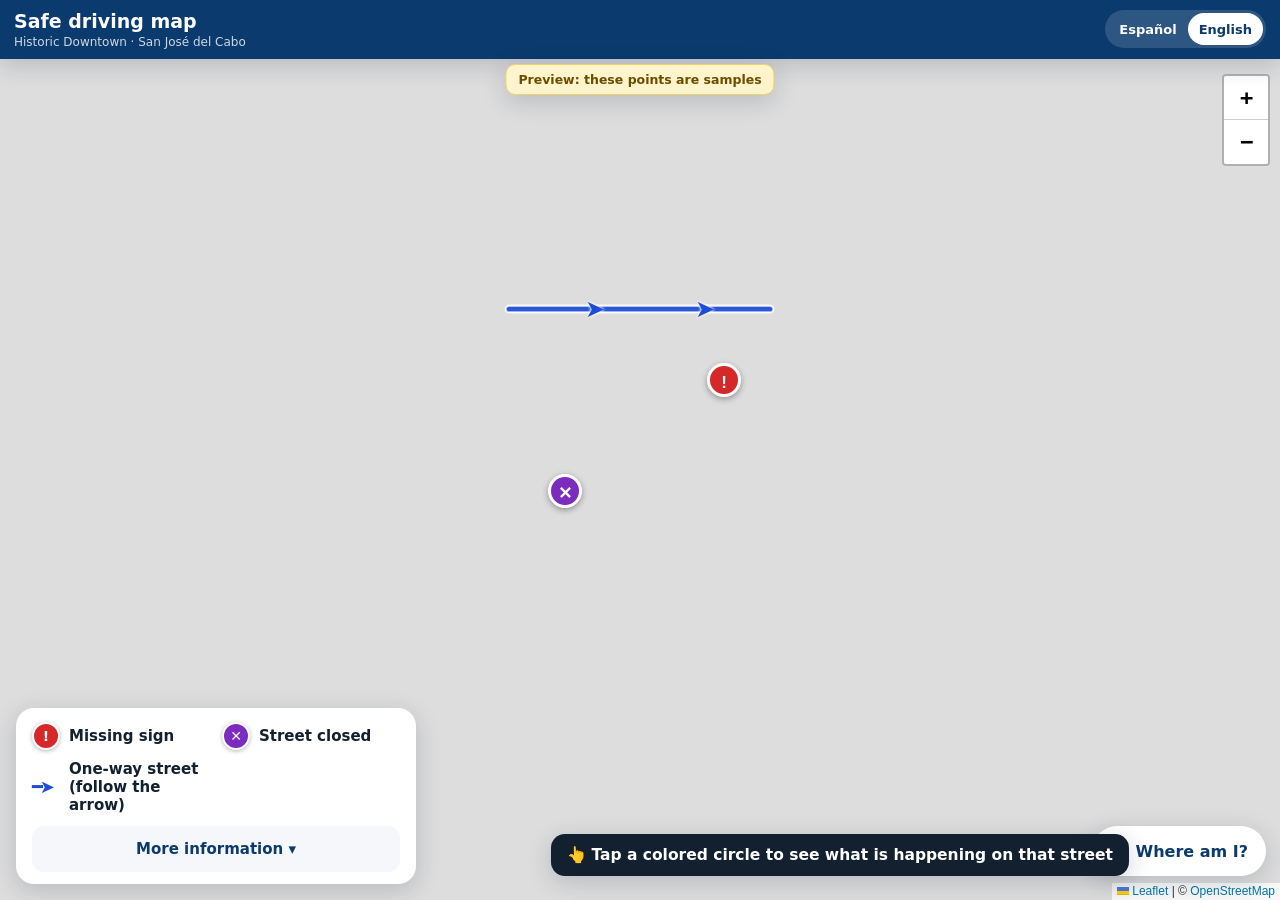
==== index.html @ 7bc1fcad "Add files via upload" ====
<!doctype html>
<html lang="es">
<head>
<meta charset="utf-8">
<meta name="viewport" content="width=device-width, initial-scale=1, viewport-fit=cover">
<title>Circulación segura · San José del Cabo</title>
<meta name="description" content="Mapa bilingüe de circulación segura del Centro Histórico de San José del Cabo / Bilingual safe-driving map of downtown San José del Cabo.">
<meta name="theme-color" content="#0b3a6e">
<link rel="stylesheet" href="lib/leaflet.css">
<link rel="stylesheet" href="estilos.css">
</head>
<body>

<header class="barra">
  <div class="titulo">
    <h1 data-t="titulo">Circulación segura</h1>
    <p data-t="subtitulo">Centro Histórico · San José del Cabo</p>
  </div>
  <div class="idioma" role="group" aria-label="Idioma / Language">
    <button type="button" data-lang="es">Español</button>
    <button type="button" data-lang="en">English</button>
  </div>
</header>

<div id="mapa" aria-label="Mapa"></div>
<div class="aviso-ejemplo" id="avisoEjemplo" hidden data-t="aviso"></div>

<div class="pista" id="pista" data-t="pista">👆 Toca un círculo de color para ver qué pasa en esa calle</div>

<button class="yo-btn" id="btnYo" type="button"><span aria-hidden="true">📍</span> <span data-t="dondeEstoy">¿Dónde estoy?</span></button>

<section class="panel" id="panel">
  <div class="leyenda" id="leyenda"></div>
  <button type="button" class="mas" id="btnMas" data-t="mas">Más información ▾</button>
  <div id="extra" hidden>
    <div class="acciones">
      <a class="btn prim" id="btnEncuesta" target="_blank" rel="noopener" hidden data-t="encuesta">Responder encuesta</a>
      <a class="btn sec" id="btnReporte" target="_blank" rel="noopener" hidden data-t="reporte">Reportar un cierre o señal dañada</a>
    </div>
    <div class="acerca" id="acerca"></div>
  </div>
</section>

<script src="lib/leaflet.js"></script>
<script src="config.js"></script>
<script src="comun.js"></script>
<script src="puntos.js"></script>
<script>
(function () {
  const C = window.CONFIG, DATOS = window.PUNTOS || [];
  const TXT = {
    es: {
      titulo: 'Circulación segura', subtitulo: 'Centro Histórico · San José del Cabo',
      pista: '👆 Toca un círculo de color para ver qué pasa en esa calle',
      dondeEstoy: '¿Dónde estoy?', mas: 'Más información ▾', menos: 'Menos información ▴',
      encuesta: '✍️ Dar mi opinión (1 minuto)', reporte: '📣 Avisar de una calle cerrada o señal dañada',
      aviso: 'Vista previa: estos puntos son de ejemplo',
      acerca: '<strong>¿Para qué sirve?</strong> Para saber, antes de llegar, qué calles están cerradas, hacia dónde se circula y dónde hay que tener más cuidado. Es gratis y no necesitas instalar nada.',
      credito: 'Proyecto de {autor} · {programa}',
      sinUbic: 'No se pudo saber dónde estás. Revisa que tu celular tenga la ubicación (GPS) encendida.',
      aqui: 'Estás aquí', fecha: 'Revisado el', cerrar: 'Cerrar'
    },
    en: {
      titulo: 'Safe driving map', subtitulo: 'Historic Downtown · San José del Cabo',
      pista: '👆 Tap a colored circle to see what is happening on that street',
      dondeEstoy: 'Where am I?', mas: 'More information ▾', menos: 'Less information ▴',
      encuesta: '✍️ Give feedback (1 minute)', reporte: '📣 Report a closed street or damaged sign',
      aviso: 'Preview: these points are samples',
      acerca: '<strong>What is it for?</strong> To know, before you get there, which streets are closed, which way traffic goes and where to be extra careful. It is free and you don’t need to install anything.',
      credito: 'Project by {autor} · {programa}',
      sinUbic: 'We could not find your location. Please check that location (GPS) is turned on.',
      aqui: 'You are here', fecha: 'Checked on', cerrar: 'Close'
    }
  };

  let lang = new URLSearchParams(location.search).get('lang');
  try { lang = lang || localStorage.getItem('lang'); } catch (e) {}
  if (lang !== 'es' && lang !== 'en') lang = (navigator.language || 'es').toLowerCase().startsWith('es') ? 'es' : 'en';

  const mapa = L.map('mapa', { zoomControl: false }).setView(C.centro, C.zoom);
  L.control.zoom({ position: 'topright' }).addTo(mapa);
  capaBase(mapa);
  const capa = L.layerGroup().addTo(mapa);

  function popupHTML(p) {
    const t = TIPOS[p.tipo], d = (p[lang] && p[lang].titulo) ? p[lang] : (p.es || {});
    let h = '<div class="pop"><div class="etq" style="background:' + t.color + '">' + t.glifo + ' ' + escapar(t[lang]) + '</div>';
    if (p.prioridad && PRIORIDADES[p.prioridad]) h += '<div class="prio prio-' + p.prioridad + '">' + PRIORIDADES[p.prioridad][lang] + '</div>';
    if (d.titulo) h += '<h3>' + escapar(d.titulo) + '</h3>';
    if (d.descripcion) h += '<p>' + escapar(d.descripcion) + '</p>';
    if (p.foto) h += '<img src="' + escapar(p.foto) + '" alt="" loading="lazy" onerror="this.remove()">';
    if (p.fecha) h += '<div class="fecha">' + TXT[lang].fecha + ' ' + escapar(p.fecha) + '</div>';
    return h + '</div>';
  }

  function dibujar() {
    capa.clearLayers();
    DATOS.forEach(function (p) {
      if (!TIPOS[p.tipo]) return;
      let c;
      if (TIPOS[p.tipo].linea && Array.isArray(p.coords) && p.coords.length > 1) c = lineaConFlechas(p.coords, p.tipo);
      else if (typeof p.lat === 'number') c = L.marker([p.lat, p.lng], { icon: iconoTipo(p.tipo, true) });
      else return;
      c.bindPopup(popupHTML(p), { maxWidth: 300 });
      c.on('click', ocultarPista);
      c.addTo(capa);
    });
  }

  // Leyenda: solo los tipos que aparecen en el mapa, sin botones
  function pintarLeyenda() {
    const usados = Object.keys(TIPOS).filter(function (k) { return DATOS.some(function (p) { return p.tipo === k; }); });
    document.getElementById('leyenda').innerHTML = usados.map(function (k) {
      const t = TIPOS[k];
      const muestra = t.linea
        ? '<span class="lin" style="color:' + t.color + '">━➤</span>'
        : '<span class="dot" style="background:' + t.color + '">' + t.glifo + '</span>';
      return '<div class="item">' + muestra + '<span>' + t[lang] + '</span></div>';
    }).join('');
  }

  function aplicarIdioma(l) {
    lang = l;
    try { localStorage.setItem('lang', l); } catch (e) {}
    document.documentElement.lang = l;
    document.querySelectorAll('[data-lang]').forEach(function (b) { b.classList.toggle('on', b.dataset.lang === l); });
    document.querySelectorAll('[data-t]').forEach(function (el) { if (TXT[l][el.dataset.t]) el.textContent = TXT[l][el.dataset.t]; });
    document.getElementById('btnMas').textContent = extra.hidden ? TXT[l].mas : TXT[l].menos;
    document.getElementById('acerca').innerHTML = TXT[l].acerca + '<br><br>' +
      escapar(TXT[l].credito.replace('{autor}', C.autor).replace('{programa}', C.programa)) + '<br>#SOYVOLUNTARIOCEFODEH';
    document.title = TXT[l].titulo + ' · San José del Cabo';
    mapa.closePopup();
    pintarLeyenda();
    dibujar();
    ajustarPanel();
  }

  function ajustarPanel() {
    const h = window.innerWidth >= 760 ? 0 : document.getElementById('panel').offsetHeight;
    document.documentElement.style.setProperty('--alto-panel', h + 'px');
  }
  window.addEventListener('resize', ajustarPanel);

  const extra = document.getElementById('extra');
  document.getElementById('btnMas').onclick = function () {
    extra.hidden = !extra.hidden;
    this.textContent = extra.hidden ? TXT[lang].mas : TXT[lang].menos;
    ajustarPanel();
  };

  const pista = document.getElementById('pista');
  function ocultarPista() { pista.classList.add('fuera'); }
  setTimeout(ocultarPista, 9000);

  if (C.encuestaUrl) { const e = document.getElementById('btnEncuesta'); e.href = C.encuestaUrl; e.hidden = false; }
  if (C.reporteUrl) { const r = document.getElementById('btnReporte'); r.href = C.reporteUrl; r.hidden = false; }
  if (DATOS.some(function (p) { return p.ejemplo; })) document.getElementById('avisoEjemplo').hidden = false;

  let yo = null;
  document.getElementById('btnYo').onclick = function () {
    if (!navigator.geolocation) return alert(TXT[lang].sinUbic);
    navigator.geolocation.getCurrentPosition(function (pos) {
      const ll = [pos.coords.latitude, pos.coords.longitude];
      if (yo) mapa.removeLayer(yo);
      yo = L.marker(ll, { icon: L.divIcon({ className: 'yo', html: '<span></span>', iconSize: [18, 18] }) }).addTo(mapa).bindPopup(TXT[lang].aqui).openPopup();
      mapa.setView(ll, 18);
    }, function () { alert(TXT[lang].sinUbic); }, { enableHighAccuracy: true, timeout: 12000 });
  };

  document.querySelectorAll('[data-lang]').forEach(function (b) { b.onclick = function () { aplicarIdioma(b.dataset.lang); }; });

  const todos = [];
  DATOS.forEach(function (p) { if (p.coords) p.coords.forEach(function (c) { todos.push(c); }); else if (typeof p.lat === 'number') todos.push([p.lat, p.lng]); });
  if (todos.length > 1) mapa.fitBounds(todos, { paddingTopLeft: [40, 120], paddingBottomRight: [40, 220], maxZoom: 18 });

  aplicarIdioma(lang);

  if (C.goatcounter) {
    const s = document.createElement('script');
    s.async = true; s.src = 'https://gc.zgo.at/count.js';
    s.dataset.goatcounter = 'https://' + C.goatcounter + '.goatcounter.com/count';
    document.body.appendChild(s);
  }
})();
</script>
</body>
</html>
---- lib/leaflet.css ----
/* required styles */

.leaflet-pane,
.leaflet-tile,
.leaflet-marker-icon,
.leaflet-marker-shadow,
.leaflet-tile-container,
.leaflet-pane > svg,
.leaflet-pane > canvas,
.leaflet-zoom-box,
.leaflet-image-layer,
.leaflet-layer {
	position: absolute;
	left: 0;
	top: 0;
	}
.leaflet-container {
	overflow: hidden;
	}
.leaflet-tile,
.leaflet-marker-icon,
.leaflet-marker-shadow {
	-webkit-user-select: none;
	   -moz-user-select: none;
	        user-select: none;
	  -webkit-user-drag: none;
	}
/* Prevents IE11 from highlighting tiles in blue */
.leaflet-tile::selection {
	background: transparent;
}
/* Safari renders non-retina tile on retina better with this, but Chrome is worse */
.leaflet-safari .leaflet-tile {
	image-rendering: -webkit-optimize-contrast;
	}
/* hack that prevents hw layers "stretching" when loading new tiles */
.leaflet-safari .leaflet-tile-container {
	width: 1600px;
	height: 1600px;
	-webkit-transform-origin: 0 0;
	}
.leaflet-marker-icon,
.leaflet-marker-shadow {
	display: block;
	}
/* .leaflet-container svg: reset svg max-width decleration shipped in Joomla! (joomla.org) 3.x */
/* .leaflet-container img: map is broken in FF if you have max-width: 100% on tiles */
.leaflet-container .leaflet-overlay-pane svg {
	max-width: none !important;
	max-height: none !important;
	}
.leaflet-container .leaflet-marker-pane img,
.leaflet-container .leaflet-shadow-pane img,
.leaflet-container .leaflet-tile-pane img,
.leaflet-container img.leaflet-image-layer,
.leaflet-container .leaflet-tile {
	max-width: none !important;
	max-height: none !important;
	width: auto;
	padding: 0;
	}

.leaflet-container img.leaflet-tile {
	/* See: https://bugs.chromium.org/p/chromium/issues/detail?id=600120 */
	mix-blend-mode: plus-lighter;
}

.leaflet-container.leaflet-touch-zoom {
	-ms-touch-action: pan-x pan-y;
	touch-action: pan-x pan-y;
	}
.leaflet-container.leaflet-touch-drag {
	-ms-touch-action: pinch-zoom;
	/* Fallback for FF which doesn't support pinch-zoom */
	touch-action: none;
	touch-action: pinch-zoom;
}
.leaflet-container.leaflet-touch-drag.leaflet-touch-zoom {
	-ms-touch-action: none;
	touch-action: none;
}
.leaflet-container {
	-webkit-tap-highlight-color: transparent;
}
.leaflet-container a {
	-webkit-tap-highlight-color: rgba(51, 181, 229, 0.4);
}
.leaflet-tile {
	filter: inherit;
	visibility: hidden;
	}
.leaflet-tile-loaded {
	visibility: inherit;
	}
.leaflet-zoom-box {
	width: 0;
	height: 0;
	-moz-box-sizing: border-box;
	     box-sizing: border-box;
	z-index: 800;
	}
/* workaround for https://bugzilla.mozilla.org/show_bug.cgi?id=888319 */
.leaflet-overlay-pane svg {
	-moz-user-select: none;
	}

.leaflet-pane         { z-index: 400; }

.leaflet-tile-pane    { z-index: 200; }
.leaflet-overlay-pane { z-index: 400; }
.leaflet-shadow-pane  { z-index: 500; }
.leaflet-marker-pane  { z-index: 600; }
.leaflet-tooltip-pane   { z-index: 650; }
.leaflet-popup-pane   { z-index: 700; }

.leaflet-map-pane canvas { z-index: 100; }
.leaflet-map-pane svg    { z-index: 200; }

.leaflet-vml-shape {
	width: 1px;
	height: 1px;
	}
.lvml {
	behavior: url(#default#VML);
	display: inline-block;
	position: absolute;
	}


/* control positioning */

.leaflet-control {
	position: relative;
	z-index: 800;
	pointer-events: visiblePainted; /* IE 9-10 doesn't have auto */
	pointer-events: auto;
	}
.leaflet-top,
.leaflet-bottom {
	position: absolute;
	z-index: 1000;
	pointer-events: none;
	}
.leaflet-top {
	top: 0;
	}
.leaflet-right {
	right: 0;
	}
.leaflet-bottom {
	bottom: 0;
	}
.leaflet-left {
	left: 0;
	}
.leaflet-control {
	float: left;
	clear: both;
	}
.leaflet-right .leaflet-control {
	float: right;
	}
.leaflet-top .leaflet-control {
	margin-top: 10px;
	}
.leaflet-bottom .leaflet-control {
	margin-bottom: 10px;
	}
.leaflet-left .leaflet-control {
	margin-left: 10px;
	}
.leaflet-right .leaflet-control {
	margin-right: 10px;
	}


/* zoom and fade animations */

.leaflet-fade-anim .leaflet-popup {
	opacity: 0;
	-webkit-transition: opacity 0.2s linear;
	   -moz-transition: opacity 0.2s linear;
	        transition: opacity 0.2s linear;
	}
.leaflet-fade-anim .leaflet-map-pane .leaflet-popup {
	opacity: 1;
	}
.leaflet-zoom-animated {
	-webkit-transform-origin: 0 0;
	    -ms-transform-origin: 0 0;
	        transform-origin: 0 0;
	}
svg.leaflet-zoom-animated {
	will-change: transform;
}

.leaflet-zoom-anim .leaflet-zoom-animated {
	-webkit-transition: -webkit-transform 0.25s cubic-bezier(0,0,0.25,1);
	   -moz-transition:    -moz-transform 0.25s cubic-bezier(0,0,0.25,1);
	        transition:         transform 0.25s cubic-bezier(0,0,0.25,1);
	}
.leaflet-zoom-anim .leaflet-tile,
.leaflet-pan-anim .leaflet-tile {
	-webkit-transition: none;
	   -moz-transition: none;
	        transition: none;
	}

.leaflet-zoom-anim .leaflet-zoom-hide {
	visibility: hidden;
	}


/* cursors */

.leaflet-interactive {
	cursor: pointer;
	}
.leaflet-grab {
	cursor: -webkit-grab;
	cursor:    -moz-grab;
	cursor:         grab;
	}
.leaflet-crosshair,
.leaflet-crosshair .leaflet-interactive {
	cursor: crosshair;
	}
.leaflet-popup-pane,
.leaflet-control {
	cursor: auto;
	}
.leaflet-dragging .leaflet-grab,
.leaflet-dragging .leaflet-grab .leaflet-interactive,
.leaflet-dragging .leaflet-marker-draggable {
	cursor: move;
	cursor: -webkit-grabbing;
	cursor:    -moz-grabbing;
	cursor:         grabbing;
	}

/* marker & overlays interactivity */
.leaflet-marker-icon,
.leaflet-marker-shadow,
.leaflet-image-layer,
.leaflet-pane > svg path,
.leaflet-tile-container {
	pointer-events: none;
	}

.leaflet-marker-icon.leaflet-interactive,
.leaflet-image-layer.leaflet-interactive,
.leaflet-pane > svg path.leaflet-interactive,
svg.leaflet-image-layer.leaflet-interactive path {
	pointer-events: visiblePainted; /* IE 9-10 doesn't have auto */
	pointer-events: auto;
	}

/* visual tweaks */

.leaflet-container {
	background: #ddd;
	outline-offset: 1px;
	}
.leaflet-container a {
	color: #0078A8;
	}
.leaflet-zoom-box {
	border: 2px dotted #38f;
	background: rgba(255,255,255,0.5);
	}


/* general typography */
.leaflet-container {
	font-family: "Helvetica Neue", Arial, Helvetica, sans-serif;
	font-size: 12px;
	font-size: 0.75rem;
	line-height: 1.5;
	}


/* general toolbar styles */

.leaflet-bar {
	box-shadow: 0 1px 5px rgba(0,0,0,0.65);
	border-radius: 4px;
	}
.leaflet-bar a {
	background-color: #fff;
	border-bottom: 1px solid #ccc;
	width: 26px;
	height: 26px;
	line-height: 26px;
	display: block;
	text-align: center;
	text-decoration: none;
	color: black;
	}
.leaflet-bar a,
.leaflet-control-layers-toggle {
	background-position: 50% 50%;
	background-repeat: no-repeat;
	display: block;
	}
.leaflet-bar a:hover,
.leaflet-bar a:focus {
	background-color: #f4f4f4;
	}
.leaflet-bar a:first-child {
	border-top-left-radius: 4px;
	border-top-right-radius: 4px;
	}
.leaflet-bar a:last-child {
	border-bottom-left-radius: 4px;
	border-bottom-right-radius: 4px;
	border-bottom: none;
	}
.leaflet-bar a.leaflet-disabled {
	cursor: default;
	background-color: #f4f4f4;
	color: #bbb;
	}

.leaflet-touch .leaflet-bar a {
	width: 30px;
	height: 30px;
	line-height: 30px;
	}
.leaflet-touch .leaflet-bar a:first-child {
	border-top-left-radius: 2px;
	border-top-right-radius: 2px;
	}
.leaflet-touch .leaflet-bar a:last-child {
	border-bottom-left-radius: 2px;
	border-bottom-right-radius: 2px;
	}

/* zoom control */

.leaflet-control-zoom-in,
.leaflet-control-zoom-out {
	font: bold 18px 'Lucida Console', Monaco, monospace;
	text-indent: 1px;
	}

.leaflet-touch .leaflet-control-zoom-in, .leaflet-touch .leaflet-control-zoom-out  {
	font-size: 22px;
	}


/* layers control */

.leaflet-control-layers {
	box-shadow: 0 1px 5px rgba(0,0,0,0.4);
	background: #fff;
	border-radius: 5px;
	}
.leaflet-control-layers-toggle {
	background-image: url(images/layers.png);
	width: 36px;
	height: 36px;
	}
.leaflet-retina .leaflet-control-layers-toggle {
	background-image: url(images/layers-2x.png);
	background-size: 26px 26px;
	}
.leaflet-touch .leaflet-control-layers-toggle {
	width: 44px;
	height: 44px;
	}
.leaflet-control-layers .leaflet-control-layers-list,
.leaflet-control-layers-expanded .leaflet-control-layers-toggle {
	display: none;
	}
.leaflet-control-layers-expanded .leaflet-control-layers-list {
	display: block;
	position: relative;
	}
.leaflet-control-layers-expanded {
	padding: 6px 10px 6px 6px;
	color: #333;
	background: #fff;
	}
.leaflet-control-layers-scrollbar {
	overflow-y: scroll;
	overflow-x: hidden;
	padding-right: 5px;
	}
.leaflet-control-layers-selector {
	margin-top: 2px;
	position: relative;
	top: 1px;
	}
.leaflet-control-layers label {
	display: block;
	font-size: 13px;
	font-size: 1.08333em;
	}
.leaflet-control-layers-separator {
	height: 0;
	border-top: 1px solid #ddd;
	margin: 5px -10px 5px -6px;
	}

/* Default icon URLs */
.leaflet-default-icon-path { /* used only in path-guessing heuristic, see L.Icon.Default */
	background-image: url(images/marker-icon.png);
	}


/* attribution and scale controls */

.leaflet-container .leaflet-control-attribution {
	background: #fff;
	background: rgba(255, 255, 255, 0.8);
	margin: 0;
	}
.leaflet-control-attribution,
.leaflet-control-scale-line {
	padding: 0 5px;
	color: #333;
	line-height: 1.4;
	}
.leaflet-control-attribution a {
	text-decoration: none;
	}
.leaflet-control-attribution a:hover,
.leaflet-control-attribution a:focus {
	text-decoration: underline;
	}
.leaflet-attribution-flag {
	display: inline !important;
	vertical-align: baseline !important;
	width: 1em;
	height: 0.6669em;
	}
.leaflet-left .leaflet-control-scale {
	margin-left: 5px;
	}
.leaflet-bottom .leaflet-control-scale {
	margin-bottom: 5px;
	}
.leaflet-control-scale-line {
	border: 2px solid #777;
	border-top: none;
	line-height: 1.1;
	padding: 2px 5px 1px;
	white-space: nowrap;
	-moz-box-sizing: border-box;
	     box-sizing: border-box;
	background: rgba(255, 255, 255, 0.8);
	text-shadow: 1px 1px #fff;
	}
.leaflet-control-scale-line:not(:first-child) {
	border-top: 2px solid #777;
	border-bottom: none;
	margin-top: -2px;
	}
.leaflet-control-scale-line:not(:first-child):not(:last-child) {
	border-bottom: 2px solid #777;
	}

.leaflet-touch .leaflet-control-attribution,
.leaflet-touch .leaflet-control-layers,
.leaflet-touch .leaflet-bar {
	box-shadow: none;
	}
.leaflet-touch .leaflet-control-layers,
.leaflet-touch .leaflet-bar {
	border: 2px solid rgba(0,0,0,0.2);
	background-clip: padding-box;
	}


/* popup */

.leaflet-popup {
	position: absolute;
	text-align: center;
	margin-bottom: 20px;
	}
.leaflet-popup-content-wrapper {
	padding: 1px;
	text-align: left;
	border-radius: 12px;
	}
.leaflet-popup-content {
	margin: 13px 24px 13px 20px;
	line-height: 1.3;
	font-size: 13px;
	font-size: 1.08333em;
	min-height: 1px;
	}
.leaflet-popup-content p {
	margin: 17px 0;
	margin: 1.3em 0;
	}
.leaflet-popup-tip-container {
	width: 40px;
	height: 20px;
	position: absolute;
	left: 50%;
	margin-top: -1px;
	margin-left: -20px;
	overflow: hidden;
	pointer-events: none;
	}
.leaflet-popup-tip {
	width: 17px;
	height: 17px;
	padding: 1px;

	margin: -10px auto 0;
	pointer-events: auto;

	-webkit-transform: rotate(45deg);
	   -moz-transform: rotate(45deg);
	    -ms-transform: rotate(45deg);
	        transform: rotate(45deg);
	}
.leaflet-popup-content-wrapper,
.leaflet-popup-tip {
	background: white;
	color: #333;
	box-shadow: 0 3px 14px rgba(0,0,0,0.4);
	}
.leaflet-container a.leaflet-popup-close-button {
	position: absolute;
	top: 0;
	right: 0;
	border: none;
	text-align: center;
	width: 24px;
	height: 24px;
	font: 16px/24px Tahoma, Verdana, sans-serif;
	color: #757575;
	text-decoration: none;
	background: transparent;
	}
.leaflet-container a.leaflet-popup-close-button:hover,
.leaflet-container a.leaflet-popup-close-button:focus {
	color: #585858;
	}
.leaflet-popup-scrolled {
	overflow: auto;
	}

.leaflet-oldie .leaflet-popup-content-wrapper {
	-ms-zoom: 1;
	}
.leaflet-oldie .leaflet-popup-tip {
	width: 24px;
	margin: 0 auto;

	-ms-filter: "progid:DXImageTransform.Microsoft.Matrix(M11=0.70710678, M12=0.70710678, M21=-0.70710678, M22=0.70710678)";
	filter: progid:DXImageTransform.Microsoft.Matrix(M11=0.70710678, M12=0.70710678, M21=-0.70710678, M22=0.70710678);
	}

.leaflet-oldie .leaflet-control-zoom,
.leaflet-oldie .leaflet-control-layers,
.leaflet-oldie .leaflet-popup-content-wrapper,
.leaflet-oldie .leaflet-popup-tip {
	border: 1px solid #999;
	}


/* div icon */

.leaflet-div-icon {
	background: #fff;
	border: 1px solid #666;
	}


/* Tooltip */
/* Base styles for the element that has a tooltip */
.leaflet-tooltip {
	position: absolute;
	padding: 6px;
	background-color: #fff;
	border: 1px solid #fff;
	border-radius: 3px;
	color: #222;
	white-space: nowrap;
	-webkit-user-select: none;
	-moz-user-select: none;
	-ms-user-select: none;
	user-select: none;
	pointer-events: none;
	box-shadow: 0 1px 3px rgba(0,0,0,0.4);
	}
.leaflet-tooltip.leaflet-interactive {
	cursor: pointer;
	pointer-events: auto;
	}
.leaflet-tooltip-top:before,
.leaflet-tooltip-bottom:before,
.leaflet-tooltip-left:before,
.leaflet-tooltip-right:before {
	position: absolute;
	pointer-events: none;
	border: 6px solid transparent;
	background: transparent;
	content: "";
	}

/* Directions */

.leaflet-tooltip-bottom {
	margin-top: 6px;
}
.leaflet-tooltip-top {
	margin-top: -6px;
}
.leaflet-tooltip-bottom:before,
.leaflet-tooltip-top:before {
	left: 50%;
	margin-left: -6px;
	}
.leaflet-tooltip-top:before {
	bottom: 0;
	margin-bottom: -12px;
	border-top-color: #fff;
	}
.leaflet-tooltip-bottom:before {
	top: 0;
	margin-top: -12px;
	margin-left: -6px;
	border-bottom-color: #fff;
	}
.leaflet-tooltip-left {
	margin-left: -6px;
}
.leaflet-tooltip-right {
	margin-left: 6px;
}
.leaflet-tooltip-left:before,
.leaflet-tooltip-right:before {
	top: 50%;
	margin-top: -6px;
	}
.leaflet-tooltip-left:before {
	right: 0;
	margin-right: -12px;
	border-left-color: #fff;
	}
.leaflet-tooltip-right:before {
	left: 0;
	margin-left: -12px;
	border-right-color: #fff;
	}

/* Printing */

@media print {
	/* Prevent printers from removing background-images of controls. */
	.leaflet-control {
		-webkit-print-color-adjust: exact;
		print-color-adjust: exact;
		}
	}
---- estilos.css ----
:root {
  --azul: #0b3a6e;
  --azul-2: #1d4ed8;
  --tinta: #13202f;
  --gris: #5b6776;
  --linea: #dfe4ea;
  --fondo: #f5f7fa;
  --blanco: #ffffff;
  --sombra: 0 6px 24px rgba(15, 30, 50, .18);
}
* { box-sizing: border-box; }
[hidden] { display: none !important; }
html, body { margin: 0; height: 100%; }
body {
  font-family: system-ui, -apple-system, "Segoe UI", Roboto, Arial, sans-serif;
  color: var(--tinta); background: var(--fondo);
  -webkit-text-size-adjust: 100%;
}
button { font: inherit; cursor: pointer; }

/* ---------- barra superior ---------- */
.barra {
  position: fixed; inset: 0 0 auto 0; z-index: 1000;
  display: flex; align-items: center; gap: 10px;
  padding: 10px 14px; padding-top: max(10px, env(safe-area-inset-top));
  background: var(--azul); color: #fff; box-shadow: var(--sombra);
}
.barra .titulo { flex: 1; min-width: 0; }
.barra h1 { margin: 0; font-size: 16px; line-height: 1.2; font-weight: 700; }
.barra p { margin: 2px 0 0; font-size: 12px; opacity: .8; white-space: nowrap; overflow: hidden; text-overflow: ellipsis; }
.idioma { display: flex; background: rgba(255,255,255,.14); border-radius: 999px; padding: 3px; }
.idioma button {
  border: 0; background: transparent; color: #fff; padding: 6px 11px; border-radius: 999px;
  font-size: 13px; font-weight: 700; min-width: 44px; min-height: 32px;
}
.idioma button.on { background: #fff; color: var(--azul); }

/* ---------- mapa ---------- */
#mapa { position: fixed; inset: 0; z-index: 1; }
.aviso-ejemplo {
  position: fixed; z-index: 1001; left: 50%; transform: translateX(-50%);
  top: calc(64px + env(safe-area-inset-top)); max-width: calc(100% - 32px);
  background: #fff4cc; color: #6b4e00; border: 1px solid #f0d36b;
  border-radius: 10px; padding: 7px 12px; font-size: 12.5px; font-weight: 600; text-align: center;
  box-shadow: var(--sombra);
}

/* marcadores */
.mk span {
  display: block; border-radius: 50%; color: #fff; text-align: center; font-weight: 800;
  border: 3px solid #fff; box-shadow: 0 2px 6px rgba(0,0,0,.35);
}
.flecha span { display: block; font-size: 24px; line-height: 28px; text-align: center; text-shadow: 0 0 3px #fff, 0 0 3px #fff; }
.yo span { display: block; width: 18px; height: 18px; border-radius: 50%; background: #2563eb; border: 3px solid #fff; box-shadow: 0 0 0 6px rgba(37,99,235,.25); }

/* popups: letra grande */
.leaflet-popup-content { margin: 14px 16px; font-size: 16px; line-height: 1.45; }
.leaflet-container a.leaflet-popup-close-button { width: 36px; height: 36px; font-size: 26px; line-height: 34px; }
.pop .etq { display: inline-block; font-size: 14px; font-weight: 800; color: #fff; border-radius: 8px; padding: 4px 9px; margin-right: 28px; }
.pop .prio { margin-top: 8px; font-size: 15px; font-weight: 700; }
.pop .prio-alta { color: #b42318; }
.pop .prio-media { color: #8a5a00; }
.pop .prio-baja { color: var(--gris); }
.pop h3 { margin: 8px 0 0; font-size: 17px; }
.pop p { margin: 6px 0 0; }
.pop img { width: 100%; max-height: 170px; object-fit: cover; border-radius: 10px; margin-top: 10px; display: block; }
.pop .fecha { font-size: 13px; color: var(--gris); margin-top: 8px; }

/* pista inicial */
.pista {
  position: fixed; z-index: 1001; left: 50%; transform: translateX(-50%);
  bottom: calc(var(--alto-panel, 190px) + 76px); width: max-content; max-width: calc(100% - 32px);
  background: var(--tinta); color: #fff; border-radius: 14px; padding: 12px 16px;
  font-size: 15.5px; font-weight: 600; text-align: center; box-shadow: var(--sombra);
  transition: opacity .4s ease;
}
.pista.fuera { opacity: 0; pointer-events: none; }

/* botón ¿Dónde estoy? con texto */
.yo-btn {
  position: fixed; z-index: 1000; right: 14px; bottom: calc(var(--alto-panel, 190px) + 14px);
  display: flex; align-items: center; gap: 6px; border: 0; border-radius: 999px;
  background: #fff; color: var(--azul); font-weight: 800; font-size: 16px;
  padding: 12px 18px; min-height: 50px; box-shadow: var(--sombra);
}

/* ---------- panel inferior: leyenda siempre visible ---------- */
.panel {
  position: fixed; z-index: 1000; left: 0; right: 0; bottom: 0;
  background: var(--blanco); border-radius: 18px 18px 0 0; box-shadow: var(--sombra);
  padding: 14px 16px calc(12px + env(safe-area-inset-bottom));
  max-height: 70vh; overflow: auto;
}
.leyenda { display: grid; grid-template-columns: 1fr 1fr; gap: 10px 12px; }
.leyenda .item { display: flex; align-items: center; gap: 9px; font-size: 15px; font-weight: 600; line-height: 1.2; }
.leyenda .dot { width: 28px; height: 28px; border-radius: 50%; color: #fff; font-size: 14px; font-weight: 800; display: grid; place-items: center; flex: none; border: 2px solid #fff; box-shadow: 0 1px 4px rgba(0,0,0,.3); }
.leyenda .lin { font-size: 18px; font-weight: 900; flex: none; width: 28px; letter-spacing: -3px; }
.mas { display: block; width: 100%; margin-top: 12px; border: 0; background: var(--fondo); color: var(--azul); border-radius: 12px; padding: 12px; font-weight: 700; font-size: 15px; min-height: 46px; }
.acciones { display: grid; gap: 8px; margin-top: 10px; }
.btn {
  display: flex; align-items: center; justify-content: center; gap: 8px; text-decoration: none; text-align: center;
  border: 0; border-radius: 12px; padding: 13px 14px; font-weight: 700; font-size: 15.5px; min-height: 50px;
}
.btn.prim { background: var(--azul-2); color: #fff; }
.btn.sec { background: #fff; color: var(--azul); border: 2px solid var(--azul-2); }
.acerca { font-size: 14.5px; color: var(--gris); line-height: 1.55; margin-top: 12px; }
.acerca strong { color: var(--tinta); }

.leaflet-control-zoom a { width: 44px !important; height: 44px !important; line-height: 44px !important; font-size: 22px !important; }
.leaflet-top.leaflet-right { top: calc(64px + env(safe-area-inset-top)); }

@media (max-width: 380px) {
  .leyenda { grid-template-columns: 1fr; }
  .barra h1 { font-size: 15px; }
  .idioma button { padding: 6px 8px; font-size: 12px; }
}
@media (min-width: 760px) {
  .panel { left: 16px; right: auto; bottom: 16px; width: 400px; border-radius: 18px; }
  .yo-btn { bottom: 24px; }
  .pista { bottom: 24px; left: calc(50% + 200px); }
  .barra h1 { font-size: 19px; }
}
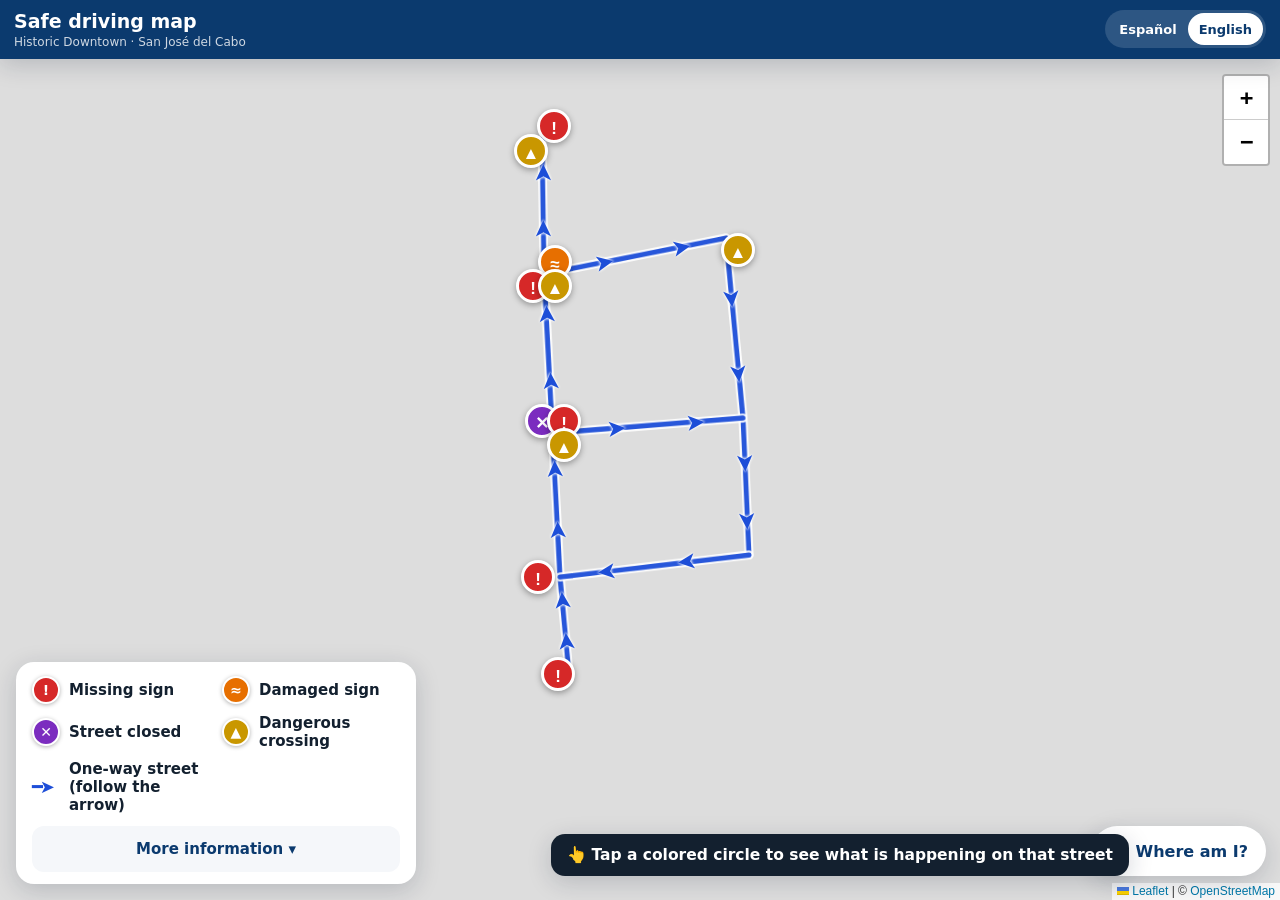
==== commit f874b041: "Add files via upload" ====
--- a/index.html
+++ b/index.html
@@ -6,6 +6,8 @@
 <title>Circulación segura · San José del Cabo</title>
 <meta name="description" content="Mapa bilingüe de circulación segura del Centro Histórico de San José del Cabo / Bilingual safe-driving map of downtown San José del Cabo.">
 <meta name="theme-color" content="#0b3a6e">
+<link rel="preconnect" href="https://fonts.googleapis.com">
+<link href="https://fonts.googleapis.com/css2?family=Atkinson+Hyperlegible:wght@400;700&display=swap" rel="stylesheet">
 <link rel="stylesheet" href="lib/leaflet.css">
 <link rel="stylesheet" href="estilos.css">
 </head>
@@ -89,7 +91,6 @@
     if (d.titulo) h += '<h3>' + escapar(d.titulo) + '</h3>';
     if (d.descripcion) h += '<p>' + escapar(d.descripcion) + '</p>';
     if (p.foto) h += '<img src="' + escapar(p.foto) + '" alt="" loading="lazy" onerror="this.remove()">';
-    if (p.fecha) h += '<div class="fecha">' + TXT[lang].fecha + ' ' + escapar(p.fecha) + '</div>';
     return h + '</div>';
   }
 
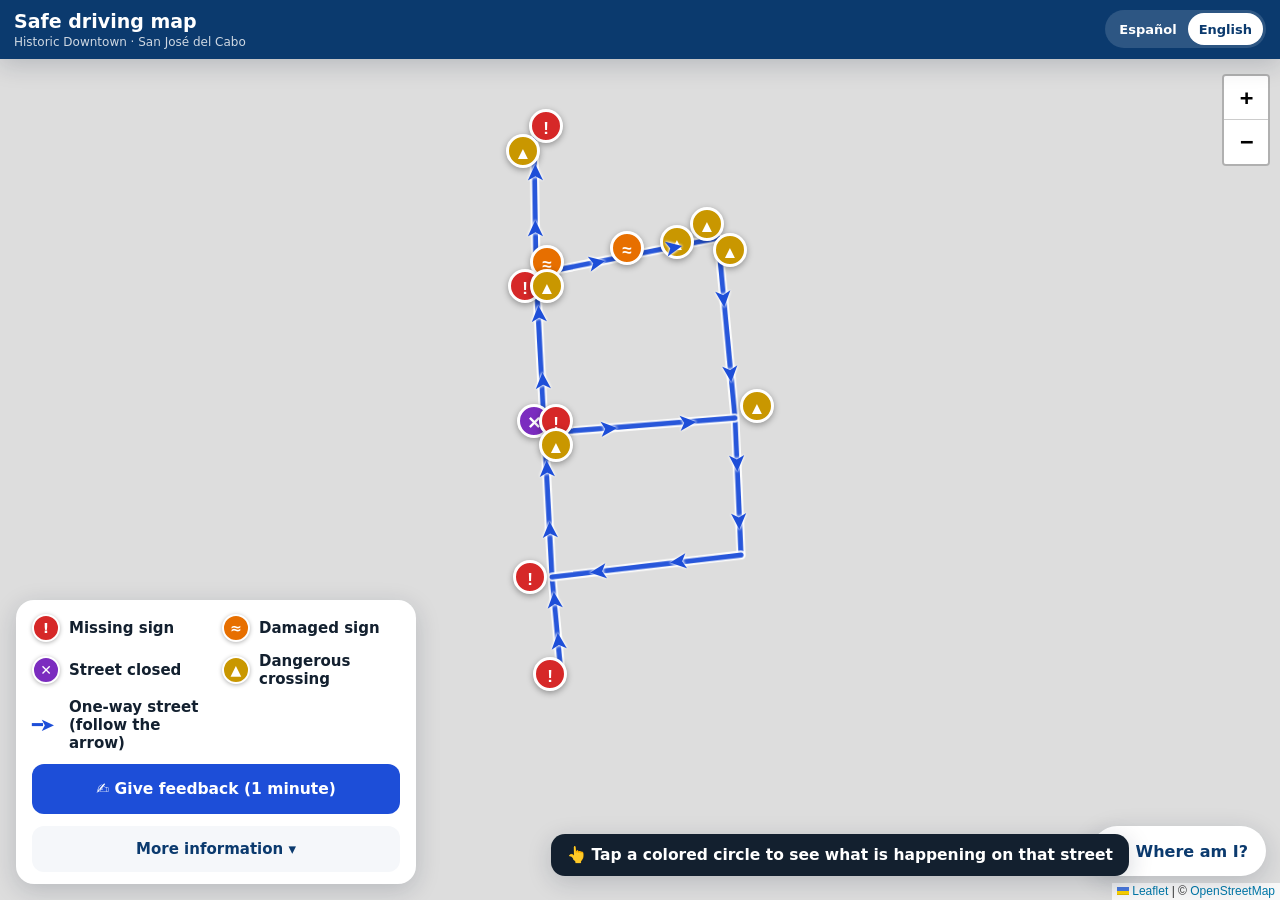
==== commit 41f96b19: "Add files via upload" ====
--- a/index.html
+++ b/index.html
@@ -33,10 +33,10 @@
 
 <section class="panel" id="panel">
   <div class="leyenda" id="leyenda"></div>
+  <a class="btn prim" id="btnEncuesta" target="_blank" rel="noopener" hidden data-t="encuesta" style="margin-top:12px">Responder encuesta</a>
   <button type="button" class="mas" id="btnMas" data-t="mas">Más información ▾</button>
   <div id="extra" hidden>
     <div class="acciones">
-      <a class="btn prim" id="btnEncuesta" target="_blank" rel="noopener" hidden data-t="encuesta">Responder encuesta</a>
       <a class="btn sec" id="btnReporte" target="_blank" rel="noopener" hidden data-t="reporte">Reportar un cierre o señal dañada</a>
     </div>
     <div class="acerca" id="acerca"></div>
